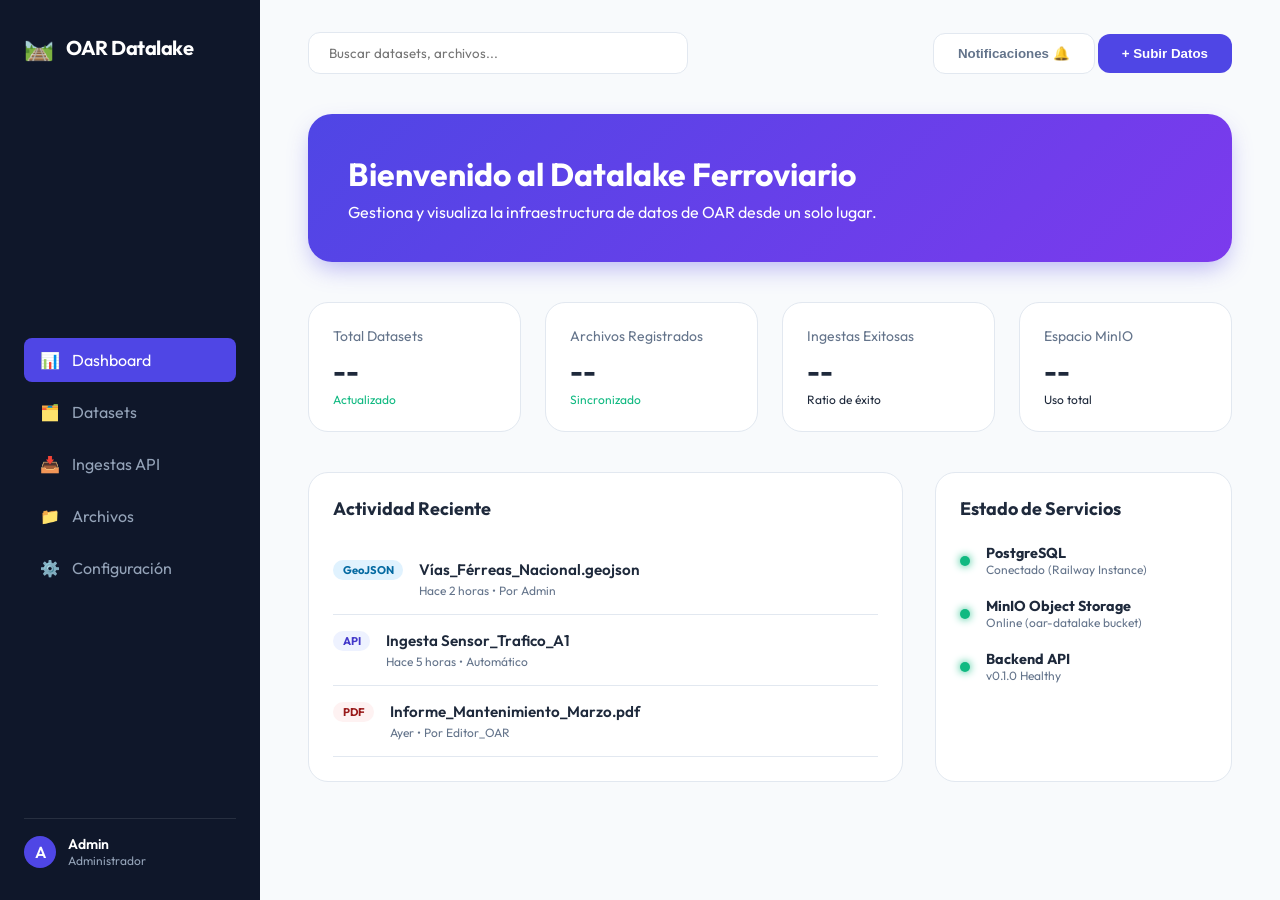
==== frontend/index.html @ 2f5da617 "init" ====
<!DOCTYPE html>
<html lang="es">

<head>
    <meta charset="UTF-8">
    <meta name="viewport" content="width=device-width, initial-scale=1.0">
    <title>Datalake OAR - Dashboard</title>
    <link rel="preconnect" href="https://fonts.googleapis.com">
    <link rel="preconnect" href="https://fonts.gstatic.com" crossorigin>
    <link href="https://fonts.googleapis.com/css2?family=Outfit:wght@300;400;600;700&display=swap" rel="stylesheet">
    <link rel="stylesheet" href="css/style.css">
</head>

<body>
    <div class="app-container">
        <aside class="sidebar">
            <div class="logo">
                <span class="logo-icon">🛤️</span>
                <h1>OAR Datalake</h1>
            </div>
            <nav>
                <a href="#" class="nav-item active" data-view="dashboard">
                    <span class="icon">📊</span> Dashboard
                </a>
                <a href="#" class="nav-item" data-view="datasets">
                    <span class="icon">🗂️</span> Datasets
                </a>
                <a href="#" class="nav-item" data-view="ingestions">
                    <span class="icon">📥</span> Ingestas API
                </a>
                <a href="#" class="nav-item" data-view="files">
                    <span class="icon">📁</span> Archivos
                </a>
                <a href="#" class="nav-item" data-view="settings">
                    <span class="icon">⚙️</span> Configuración
                </a>
            </nav>
            <div class="sidebar-footer">
                <div class="user-profile">
                    <div class="avatar">A</div>
                    <div class="user-info">
                        <span class="username">Admin</span>
                        <span class="role">Administrador</span>
                    </div>
                </div>
            </div>
        </aside>

        <main class="main-content">
            <header>
                <div class="header-search">
                    <input type="text" placeholder="Buscar datasets, archivos...">
                </div>
                <div class="header-actions">
                    <button class="btn btn-secondary">Notificaciones 🔔</button>
                    <button class="btn btn-primary" id="uploadBtn">+ Subir Datos</button>
                </div>
            </header>

            <section class="content-view" id="dashboardView">
                <div class="welcome-banner">
                    <h2>Bienvenido al Datalake Ferroviario</h2>
                    <p>Gestiona y visualiza la infraestructura de datos de OAR desde un solo lugar.</p>
                </div>

                <div class="stats-grid">
                    <div class="stat-card">
                        <span class="stat-label">Total Datasets</span>
                        <span class="stat-value" data-stat="datasets">--</span>
                        <span class="stat-change positive">Actualizado</span>
                    </div>
                    <div class="stat-card">
                        <span class="stat-label">Archivos Registrados</span>
                        <span class="stat-value" data-stat="files">--</span>
                        <span class="stat-change positive">Sincronizado</span>
                    </div>
                    <div class="stat-card">
                        <span class="stat-label">Ingestas Exitosas</span>
                        <span class="stat-value" data-stat="success">--</span>
                        <span class="stat-change">Ratio de éxito</span>
                    </div>
                    <div class="stat-card">
                        <span class="stat-label">Espacio MinIO</span>
                        <span class="stat-value" data-stat="storage">--</span>
                        <span class="stat-change">Uso total</span>
                    </div>
                </div>

                <div class="dashboard-main-grid">
                    <div class="card recent-activity">
                        <h3>Actividad Reciente</h3>
                        <ul class="activity-list" id="activityList">
                            <li class="activity-item">
                                <span class="tag tag-geo">GeoJSON</span>
                                <div class="item-details">
                                    <span class="item-name">Vías_Férreas_Nacional.geojson</span>
                                    <span class="item-meta">Hace 2 horas • Por Admin</span>
                                </div>
                            </li>
                            <li class="activity-item">
                                <span class="tag tag-api">API</span>
                                <div class="item-details">
                                    <span class="item-name">Ingesta Sensor_Trafico_A1</span>
                                    <span class="item-meta">Hace 5 horas • Automático</span>
                                </div>
                            </li>
                            <li class="activity-item">
                                <span class="tag tag-pdf">PDF</span>
                                <div class="item-details">
                                    <span class="item-name">Informe_Mantenimiento_Marzo.pdf</span>
                                    <span class="item-meta">Ayer • Por Editor_OAR</span>
                                </div>
                            </li>
                        </ul>
                    </div>
                    <div class="card storage-status">
                        <h3>Estado de Servicios</h3>
                        <div class="status-indicator">
                            <span class="indicator healthy"></span>
                            <div class="indicator-info">
                                <strong>PostgreSQL</strong>
                                <small>Conectado (Railway Instance)</small>
                            </div>
                        </div>
                        <div class="status-indicator">
                            <span class="indicator healthy"></span>
                            <div class="indicator-info">
                                <strong>MinIO Object Storage</strong>
                                <small>Online (oar-datalake bucket)</small>
                            </div>
                        </div>
                        <div class="status-indicator">
                            <span class="indicator healthy"></span>
                            <div class="indicator-info">
                                <strong>Backend API</strong>
                                <small>v0.1.0 Healthy</small>
                            </div>
                        </div>
                    </div>
                </div>
            </section>
        </main>
    </div>
    <script src="js/app.js"></script>
</body>

</html>
---- frontend/css/style.css ----
:root {
    --primary: #4F46E5;
    --primary-hover: #4338CA;
    --bg-app: #F8FAFC;
    --bg-sidebar: #0F172A;
    --bg-card: #FFFFFF;
    --text-main: #1E293B;
    --text-muted: #64748B;
    --border: #E2E8F0;
    --success: #10B981;
    --danger: #EF4444;
    --warning: #F59E0B;
    --glass: rgba(255, 255, 255, 0.7);
}

* {
    margin: 0;
    padding: 0;
    box-sizing: border-box;
}

body {
    font-family: 'Outfit', sans-serif;
    background-color: var(--bg-app);
    color: var(--text-main);
    overflow: hidden;
}

.app-container {
    display: grid;
    grid-template-columns: 260px 1fr;
    height: 100vh;
}

/* Sidebar */
.sidebar {
    background-color: var(--bg-sidebar);
    color: white;
    padding: 2rem 1.5rem;
    display: flex;
    flex-direction: column;
    justify-content: space-between;
}

.logo {
    display: flex;
    align-items: center;
    gap: 0.75rem;
    margin-bottom: 3rem;
}

.logo-icon { font-size: 1.5rem; }
.logo h1 { font-size: 1.25rem; font-weight: 700; letter-spacing: -0.025em; }

nav {
    display: flex;
    flex-direction: column;
    gap: 0.5rem;
}

.nav-item {
    display: flex;
    align-items: center;
    gap: 0.75rem;
    padding: 0.75rem 1rem;
    text-decoration: none;
    color: #94A3B8;
    border-radius: 0.5rem;
    transition: all 0.2s ease;
}

.nav-item:hover { color: white; background-color: rgba(255,255,255,0.05); }
.nav-item.active { background-color: var(--primary); color: white; }

.user-profile {
    display: flex;
    align-items: center;
    gap: 0.75rem;
    padding-top: 1rem;
    border-top: 1px solid rgba(255,255,255,0.1);
}

.avatar {
    width: 32px;
    height: 32px;
    background-color: var(--primary);
    border-radius: 50%;
    display: flex;
    align-items: center;
    justify-content: center;
    font-weight: 600;
}

.user-info { display: flex; flex-direction: column; }
.username { font-size: 0.875rem; font-weight: 600; }
.role { font-size: 0.75rem; color: #94A3B8; }

/* Main Content */
.main-content {
    padding: 2rem 3rem;
    overflow-y: auto;
}

header {
    display: flex;
    justify-content: space-between;
    align-items: center;
    margin-bottom: 2.5rem;
}

.header-search input {
    background: var(--bg-card);
    border: 1px solid var(--border);
    padding: 0.75rem 1.25rem;
    border-radius: 0.75rem;
    width: 380px;
    font-family: inherit;
    outline: none;
}

.btn {
    padding: 0.75rem 1.5rem;
    border-radius: 0.75rem;
    font-weight: 600;
    cursor: pointer;
    border: none;
    transition: all 0.2s;
}

.btn-primary { background-color: var(--primary); color: white; }
.btn-primary:hover { background-color: var(--primary-hover); transform: translateY(-1px); box-shadow: 0 4px 12px rgba(79, 70, 229, 0.3); }
.btn-secondary { background: white; border: 1px solid var(--border); color: var(--text-muted); }

/* Dashboard Cards */
.welcome-banner {
    background: linear-gradient(135deg, #4f46e5 0%, #7c3aed 100%);
    color: white;
    padding: 2.5rem;
    border-radius: 1.5rem;
    margin-bottom: 2.5rem;
    box-shadow: 0 10px 25px -5px rgba(79, 70, 229, 0.4);
}

.welcome-banner h2 { font-size: 2rem; margin-bottom: 0.5rem; }

.stats-grid {
    display: grid;
    grid-template-columns: repeat(auto-fit, minmax(200px, 1fr));
    gap: 1.5rem;
    margin-bottom: 2.5rem;
}

.stat-card {
    background: var(--bg-card);
    padding: 1.5rem;
    border-radius: 1.25rem;
    border: 1px solid var(--border);
    display: flex;
    flex-direction: column;
}

.stat-label { color: var(--text-muted); font-size: 0.875rem; margin-bottom: 0.5rem; }
.stat-value { font-size: 1.75rem; font-weight: 700; margin-bottom: 0.25rem; }
.stat-change { font-size: 0.75rem; }
.positive { color: var(--success); }
.negative { color: var(--danger); }

.dashboard-main-grid {
    display: grid;
    grid-template-columns: 2fr 1fr;
    gap: 2rem;
}

.card {
    background: var(--bg-card);
    padding: 1.5rem;
    border-radius: 1.25rem;
    border: 1px solid var(--border);
}

.card h3 { margin-bottom: 1.5rem; font-size: 1.125rem; }

.activity-list { list-style: none; }
.activity-item {
    display: flex;
    align-items: flex-start;
    gap: 1rem;
    padding: 1rem 0;
    border-bottom: 1px solid var(--border);
}

.tag {
    font-size: 0.7rem;
    padding: 0.2rem 0.6rem;
    border-radius: 2rem;
    font-weight: 700;
}

.tag-geo { background: #E0F2FE; color: #0369A1; }
.tag-api { background: #EEF2FF; color: #4338CA; }
.tag-pdf { background: #FEF2F2; color: #991B1B; }

.item-details { display: flex; flex-direction: column; gap: 0.25rem; }
.item-name { font-weight: 600; font-size: 0.95rem; }
.item-meta { font-size: 0.75rem; color: var(--text-muted); }

.status-indicator {
    display: flex;
    align-items: center;
    gap: 1rem;
    margin-bottom: 1.25rem;
}

.indicator { width: 10px; height: 10px; border-radius: 50%; }
.healthy { background-color: var(--success); box-shadow: 0 0 8px var(--success); }

.indicator-info { display: flex; flex-direction: column; }
.indicator-info strong { font-size: 0.9rem; }
.indicator-info small { font-size: 0.75rem; color: var(--text-muted); }
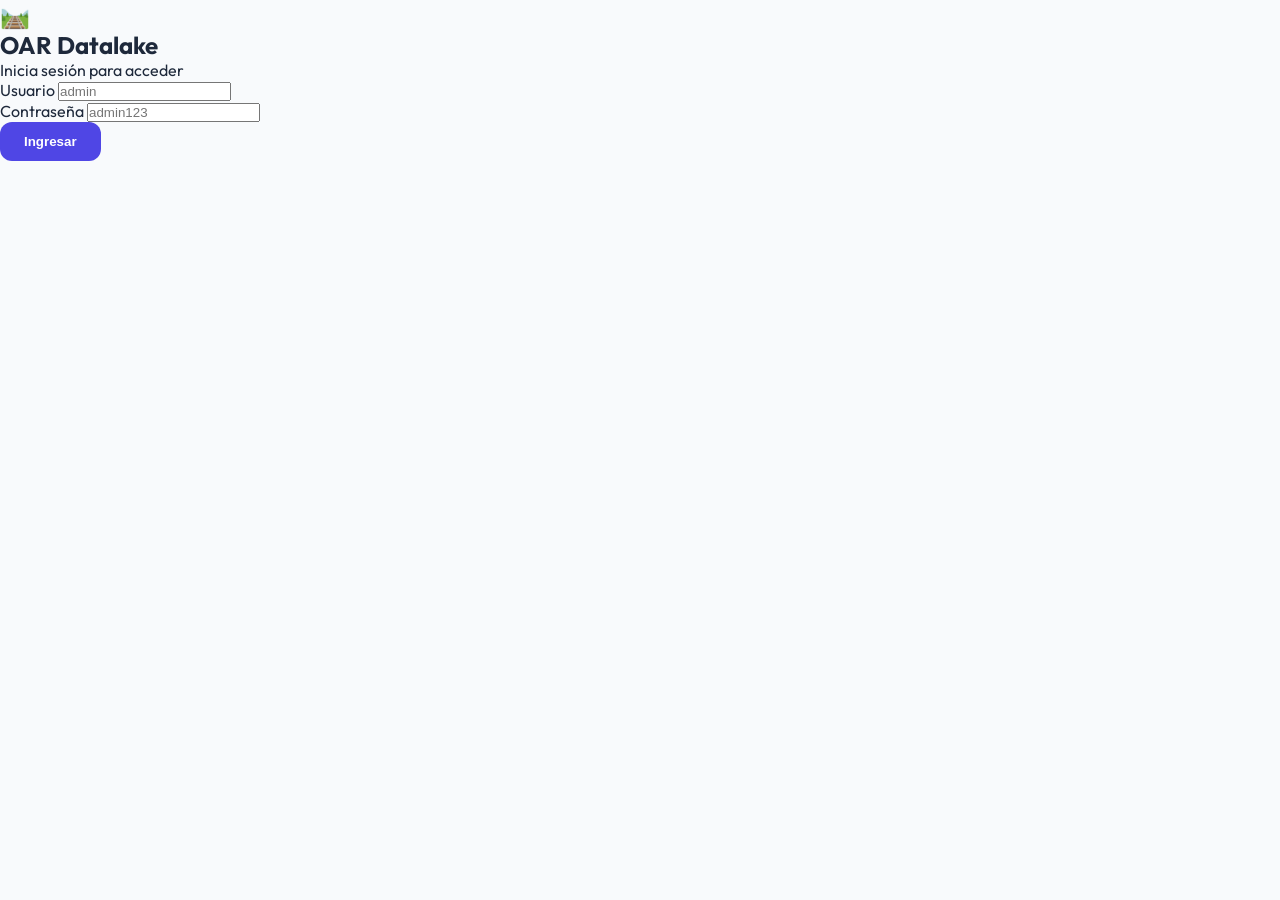
==== commit a0adc016: "user nuevo" ====
--- a/frontend/index.html
+++ b/frontend/index.html
@@ -12,7 +12,31 @@
 </head>
 
 <body>
-    <div class="app-container">
+    <!-- Vista de Login -->
+    <div id="loginView" class="login-container">
+        <div class="login-box">
+            <div class="login-header">
+                <span class="logo-icon">🛤️</span>
+                <h2>OAR Datalake</h2>
+                <p>Inicia sesión para acceder</p>
+            </div>
+            <form id="loginForm">
+                <div class="form-group">
+                    <label for="username">Usuario</label>
+                    <input type="text" id="username" placeholder="admin" required>
+                </div>
+                <div class="form-group">
+                    <label for="password">Contraseña</label>
+                    <input type="password" id="password" placeholder="admin123" required>
+                </div>
+                <div id="loginError" class="login-error" style="display: none;">Credenciales incorrectas</div>
+                <button type="submit" class="btn btn-primary login-btn">Ingresar</button>
+            </form>
+        </div>
+    </div>
+
+    <!-- Aplicación Principal (oculta por defecto) -->
+    <div id="appContainer" class="app-container" style="display: none;">
         <aside class="sidebar">
             <div class="logo">
                 <span class="logo-icon">🛤️</span>
@@ -39,10 +63,12 @@
                 <div class="user-profile">
                     <div class="avatar">A</div>
                     <div class="user-info">
-                        <span class="username">Admin</span>
-                        <span class="role">Administrador</span>
+                        <span class="username" id="displayUser">---</span>
+                        <span class="role" id="displayRole">---</span>
                     </div>
                 </div>
+                <button id="logoutBtn" class="btn btn-secondary logout-btn"
+                    style="margin-top: 1rem; width: 100%; font-size: 0.8rem;">Cerrar Sesión</button>
             </div>
         </aside>
 
--- a/frontend/css/style.css
+++ b/frontend/css/style.css
@@ -1,219 +1,252 @@
-:root {
-    --primary: #4F46E5;
-    --primary-hover: #4338CA;
-    --bg-app: #F8FAFC;
-    --bg-sidebar: #0F172A;
-    --bg-card: #FFFFFF;
-    --text-main: #1E293B;
-    --text-muted: #64748B;
-    --border: #E2E8F0;
-    --success: #10B981;
-    --danger: #EF4444;
-    --warning: #F59E0B;
-    --glass: rgba(255, 255, 255, 0.7);
-}
+:root {
+    --primary: #4F46E5;
+    --primary-hover: #4338CA;
+    --bg-app: #F8FAFC;
+    --bg-sidebar: #0F172A;
+    --bg-card: #FFFFFF;
+    --text-main: #1E293B;
+    --text-muted: #64748B;
+    --border: #E2E8F0;
+    --success: #10B981;
+    --danger: #EF4444;
+    --warning: #F59E0B;
+    --glass: rgba(255, 255, 255, 0.7);
+}
+
+* {
+    margin: 0;
+    padding: 0;
+    box-sizing: border-box;
+}
+
+body {
+    font-family: 'Outfit', sans-serif;
+    background-color: var(--bg-app);
+    color: var(--text-main);
+    overflow: hidden;
+}
+
+.app-container {
+    display: grid;
+    grid-template-columns: 260px 1fr;
+    height: 100vh;
+}
+
+/* Sidebar */
+.sidebar {
+    background-color: var(--bg-sidebar);
+    color: white;
+    padding: 2rem 1.5rem;
+    display: flex;
+    flex-direction: column;
+    justify-content: space-between;
+}
+
+.logo {
+    display: flex;
+    align-items: center;
+    gap: 0.75rem;
+    margin-bottom: 3rem;
+}
+
+.logo-icon { font-size: 1.5rem; }
+.logo h1 { font-size: 1.25rem; font-weight: 700; letter-spacing: -0.025em; }
+
+nav {
+    display: flex;
+    flex-direction: column;
+    gap: 0.5rem;
+}
+
+.nav-item {
+    display: flex;
+    align-items: center;
+    gap: 0.75rem;
+    padding: 0.75rem 1rem;
+    text-decoration: none;
+    color: #94A3B8;
+    border-radius: 0.5rem;
+    transition: all 0.2s ease;
+}
+
+.nav-item:hover { color: white; background-color: rgba(255,255,255,0.05); }
+.nav-item.active { background-color: var(--primary); color: white; }
+
+.user-profile {
+    display: flex;
+    align-items: center;
+    gap: 0.75rem;
+    padding-top: 1rem;
+    border-top: 1px solid rgba(255,255,255,0.1);
+}
+
+.avatar {
+    width: 32px;
+    height: 32px;
+    background-color: var(--primary);
+    border-radius: 50%;
+    display: flex;
+    align-items: center;
+    justify-content: center;
+    font-weight: 600;
+}
+
+.user-info { display: flex; flex-direction: column; }
+.username { font-size: 0.875rem; font-weight: 600; }
+.role { font-size: 0.75rem; color: #94A3B8; }
+
+/* Main Content */
+.main-content {
+    padding: 2rem 3rem;
+    overflow-y: auto;
+}
+
+header {
+    display: flex;
+    justify-content: space-between;
+    align-items: center;
+    margin-bottom: 2.5rem;
+}
+
+.header-search input {
+    background: var(--bg-card);
+    border: 1px solid var(--border);
+    padding: 0.75rem 1.25rem;
+    border-radius: 0.75rem;
+    width: 380px;
+    font-family: inherit;
+    outline: none;
+}
+
+.btn {
+    padding: 0.75rem 1.5rem;
+    border-radius: 0.75rem;
+    font-weight: 600;
+    cursor: pointer;
+    border: none;
+    transition: all 0.2s;
+}
+
+.btn-primary { background-color: var(--primary); color: white; }
+.btn-primary:hover { background-color: var(--primary-hover); transform: translateY(-1px); box-shadow: 0 4px 12px rgba(79, 70, 229, 0.3); }
+.btn-secondary { background: white; border: 1px solid var(--border); color: var(--text-muted); }
+
+/* Dashboard Cards */
+.welcome-banner {
+    background: linear-gradient(135deg, #4f46e5 0%, #7c3aed 100%);
+    color: white;
+    padding: 2.5rem;
+    border-radius: 1.5rem;
+    margin-bottom: 2.5rem;
+    box-shadow: 0 10px 25px -5px rgba(79, 70, 229, 0.4);
+}
+
+.welcome-banner h2 { font-size: 2rem; margin-bottom: 0.5rem; }
+
+.stats-grid {
+    display: grid;
+    grid-template-columns: repeat(auto-fit, minmax(200px, 1fr));
+    gap: 1.5rem;
+    margin-bottom: 2.5rem;
+}
+
+.stat-card {
+    background: var(--bg-card);
+    padding: 1.5rem;
+    border-radius: 1.25rem;
+    border: 1px solid var(--border);
+    display: flex;
+    flex-direction: column;
+}
+
+.stat-label { color: var(--text-muted); font-size: 0.875rem; margin-bottom: 0.5rem; }
+.stat-value { font-size: 1.75rem; font-weight: 700; margin-bottom: 0.25rem; }
+.stat-change { font-size: 0.75rem; }
+.positive { color: var(--success); }
+.negative { color: var(--danger); }
+
+.dashboard-main-grid {
+    display: grid;
+    grid-template-columns: 2fr 1fr;
+    gap: 2rem;
+}
+
+.card {
+    background: var(--bg-card);
+    padding: 1.5rem;
+    border-radius: 1.25rem;
+    border: 1px solid var(--border);
+}
+
+.card h3 { margin-bottom: 1.5rem; font-size: 1.125rem; }
+
+.activity-list { list-style: none; }
+.activity-item {
+    display: flex;
+    align-items: flex-start;
+    gap: 1rem;
+    padding: 1rem 0;
+    border-bottom: 1px solid var(--border);
+}
+
+.tag {
+    font-size: 0.7rem;
+    padding: 0.2rem 0.6rem;
+    border-radius: 2rem;
+    font-weight: 700;
+}
+
+.tag-geo { background: #E0F2FE; color: #0369A1; }
+.tag-api { background: #EEF2FF; color: #4338CA; }
+.tag-pdf { background: #FEF2F2; color: #991B1B; }
+
+.item-details { display: flex; flex-direction: column; gap: 0.25rem; }
+.item-name { font-weight: 600; font-size: 0.95rem; }
+.item-meta { font-size: 0.75rem; color: var(--text-muted); }
+
+.status-indicator {
+    display: flex;
+    align-items: center;
+    gap: 1rem;
+    margin-bottom: 1.25rem;
+}
+
+.indicator { width: 10px; height: 10px; border-radius: 50%; }
+.healthy { background-color: var(--success); box-shadow: 0 0 8px var(--success); }
+
+.indicator-info { display: flex; flex-direction: column; }
+.indicator-info strong { font-size: 0.9rem; }
+.indicator-info small { font-size: 0.75rem; color: var(--text-muted); }
 
-* {
-    margin: 0;
-    padding: 0;
-    box-sizing: border-box;
-}
-
-body {
-    font-family: 'Outfit', sans-serif;
-    background-color: var(--bg-app);
-    color: var(--text-main);
-    overflow: hidden;
-}
-
-.app-container {
-    display: grid;
-    grid-template-columns: 260px 1fr;
-    height: 100vh;
-}
-
-/* Sidebar */
-.sidebar {
-    background-color: var(--bg-sidebar);
-    color: white;
-    padding: 2rem 1.5rem;
-    display: flex;
-    flex-direction: column;
-    justify-content: space-between;
-}
-
-.logo {
-    display: flex;
-    align-items: center;
-    gap: 0.75rem;
-    margin-bottom: 3rem;
-}
-
-.logo-icon { font-size: 1.5rem; }
-.logo h1 { font-size: 1.25rem; font-weight: 700; letter-spacing: -0.025em; }
-
-nav {
-    display: flex;
-    flex-direction: column;
-    gap: 0.5rem;
-}
-
-.nav-item {
-    display: flex;
-    align-items: center;
-    gap: 0.75rem;
-    padding: 0.75rem 1rem;
-    text-decoration: none;
-    color: #94A3B8;
-    border-radius: 0.5rem;
-    transition: all 0.2s ease;
-}
-
-.nav-item:hover { color: white; background-color: rgba(255,255,255,0.05); }
-.nav-item.active { background-color: var(--primary); color: white; }
-
-.user-profile {
-    display: flex;
-    align-items: center;
-    gap: 0.75rem;
-    padding-top: 1rem;
-    border-top: 1px solid rgba(255,255,255,0.1);
-}
-
-.avatar {
-    width: 32px;
-    height: 32px;
-    background-color: var(--primary);
-    border-radius: 50%;
-    display: flex;
-    align-items: center;
-    justify-content: center;
-    font-weight: 600;
-}
-
-.user-info { display: flex; flex-direction: column; }
-.username { font-size: 0.875rem; font-weight: 600; }
-.role { font-size: 0.75rem; color: #94A3B8; }
-
-/* Main Content */
-.main-content {
-    padding: 2rem 3rem;
-    overflow-y: auto;
-}
-
-header {
-    display: flex;
-    justify-content: space-between;
-    align-items: center;
-    margin-bottom: 2.5rem;
-}
-
-.header-search input {
-    background: var(--bg-card);
-    border: 1px solid var(--border);
-    padding: 0.75rem 1.25rem;
-    border-radius: 0.75rem;
-    width: 380px;
-    font-family: inherit;
-    outline: none;
-}
-
-.btn {
-    padding: 0.75rem 1.5rem;
-    border-radius: 0.75rem;
-    font-weight: 600;
-    cursor: pointer;
-    border: none;
-    transition: all 0.2s;
-}
-
-.btn-primary { background-color: var(--primary); color: white; }
-.btn-primary:hover { background-color: var(--primary-hover); transform: translateY(-1px); box-shadow: 0 4px 12px rgba(79, 70, 229, 0.3); }
-.btn-secondary { background: white; border: 1px solid var(--border); color: var(--text-muted); }
-
-/* Dashboard Cards */
-.welcome-banner {
-    background: linear-gradient(135deg, #4f46e5 0%, #7c3aed 100%);
-    color: white;
-    padding: 2.5rem;
-    border-radius: 1.5rem;
-    margin-bottom: 2.5rem;
-    box-shadow: 0 10px 25px -5px rgba(79, 70, 229, 0.4);
-}
-
-.welcome-banner h2 { font-size: 2rem; margin-bottom: 0.5rem; }
-
-.stats-grid {
-    display: grid;
-    grid-template-columns: repeat(auto-fit, minmax(200px, 1fr));
-    gap: 1.5rem;
-    margin-bottom: 2.5rem;
-}
-
-.stat-card {
-    background: var(--bg-card);
-    padding: 1.5rem;
-    border-radius: 1.25rem;
-    border: 1px solid var(--border);
-    display: flex;
-    flex-direction: column;
-}
-
-.stat-label { color: var(--text-muted); font-size: 0.875rem; margin-bottom: 0.5rem; }
-.stat-value { font-size: 1.75rem; font-weight: 700; margin-bottom: 0.25rem; }
-.stat-change { font-size: 0.75rem; }
-.positive { color: var(--success); }
-.negative { color: var(--danger); }
-
-.dashboard-main-grid {
-    display: grid;
-    grid-template-columns: 2fr 1fr;
-    gap: 2rem;
-}
-
-.card {
-    background: var(--bg-card);
-    padding: 1.5rem;
-    border-radius: 1.25rem;
-    border: 1px solid var(--border);
-}
-
-.card h3 { margin-bottom: 1.5rem; font-size: 1.125rem; }
-
-.activity-list { list-style: none; }
-.activity-item {
-    display: flex;
-    align-items: flex-start;
-    gap: 1rem;
-    padding: 1rem 0;
-    border-bottom: 1px solid var(--border);
-}
-
-.tag {
-    font-size: 0.7rem;
-    padding: 0.2rem 0.6rem;
-    border-radius: 2rem;
-    font-weight: 700;
-}
-
-.tag-geo { background: #E0F2FE; color: #0369A1; }
-.tag-api { background: #EEF2FF; color: #4338CA; }
-.tag-pdf { background: #FEF2F2; color: #991B1B; }
-
-.item-details { display: flex; flex-direction: column; gap: 0.25rem; }
-.item-name { font-weight: 600; font-size: 0.95rem; }
-.item-meta { font-size: 0.75rem; color: var(--text-muted); }
-
-.status-indicator {
-    display: flex;
-    align-items: center;
-    gap: 1rem;
-    margin-bottom: 1.25rem;
-}
-
-.indicator { width: 10px; height: 10px; border-radius: 50%; }
-.healthy { background-color: var(--success); box-shadow: 0 0 8px var(--success); }
-
-.indicator-info { display: flex; flex-direction: column; }
-.indicator-info strong { font-size: 0.9rem; }
-.indicator-info small { font-size: 0.75rem; color: var(--text-muted); }
+ / *   L o g i n   S t y l e s   * / 
+ . l o g i n - c o n t a i n e r   { 
+         d i s p l a y :   f l e x ; 
+         j u s t i f y - c o n t e n t :   c e n t e r ; 
+         a l i g n - i t e m s :   c e n t e r ; 
+         h e i g h t :   1 0 0 v h ; 
+         b a c k g r o u n d :   v a r ( - - b g - s i d e b a r ) ; 
+ } 
+ . l o g i n - b o x   { 
+         b a c k g r o u n d :   v a r ( - - b g - c a r d ) ; 
+         p a d d i n g :   2 . 5 r e m ; 
+         b o r d e r - r a d i u s :   1 . 5 r e m ; 
+         w i d t h :   1 0 0 % ; 
+         m a x - w i d t h :   4 0 0 p x ; 
+         b o x - s h a d o w :   0   2 0 p x   2 5 p x   - 5 p x   r g b a ( 0 ,   0 ,   0 ,   0 . 1 ) ,   0   1 0 p x   1 0 p x   - 5 p x   r g b a ( 0 ,   0 ,   0 ,   0 . 0 4 ) ; 
+ } 
+ . l o g i n - h e a d e r   { 
+         t e x t - a l i g n :   c e n t e r ; 
+         m a r g i n - b o t t o m :   2 r e m ; 
+ } 
+ . l o g i n - h e a d e r   . l o g o - i c o n   {   f o n t - s i z e :   3 r e m ;   } 
+ . l o g i n - h e a d e r   h 2   {   f o n t - s i z e :   1 . 5 r e m ;   m a r g i n - t o p :   0 . 5 r e m ;   } 
+ . l o g i n - h e a d e r   p   {   c o l o r :   v a r ( - - t e x t - m u t e d ) ;   f o n t - s i z e :   0 . 8 7 5 r e m ;   } 
+ . f o r m - g r o u p   {   m a r g i n - b o t t o m :   1 . 2 5 r e m ;   } 
+ . f o r m - g r o u p   l a b e l   {   d i s p l a y :   b l o c k ;   m a r g i n - b o t t o m :   0 . 5 r e m ;   f o n t - s i z e :   0 . 8 7 5 r e m ;   f o n t - w e i g h t :   6 0 0 ;   } 
+ . f o r m - g r o u p   i n p u t   {   w i d t h :   1 0 0 % ;   p a d d i n g :   0 . 7 5 r e m   1 r e m ;   b o r d e r :   1 p x   s o l i d   v a r ( - - b o r d e r ) ;   b o r d e r - r a d i u s :   0 . 5 r e m ;   o u t l i n e :   n o n e ;   f o n t - f a m i l y :   i n h e r i t ;   } 
+ . f o r m - g r o u p   i n p u t : f o c u s   {   b o r d e r - c o l o r :   v a r ( - - p r i m a r y ) ;   } 
+ . l o g i n - b t n   {   w i d t h :   1 0 0 % ;   m a r g i n - t o p :   0 . 5 r e m ;   } 
+ . l o g i n - e r r o r   {   c o l o r :   v a r ( - - d a n g e r ) ;   f o n t - s i z e :   0 . 8 7 5 r e m ;   t e x t - a l i g n :   c e n t e r ;   m a r g i n - b o t t o m :   1 r e m ;   } 
+ + 
+ 
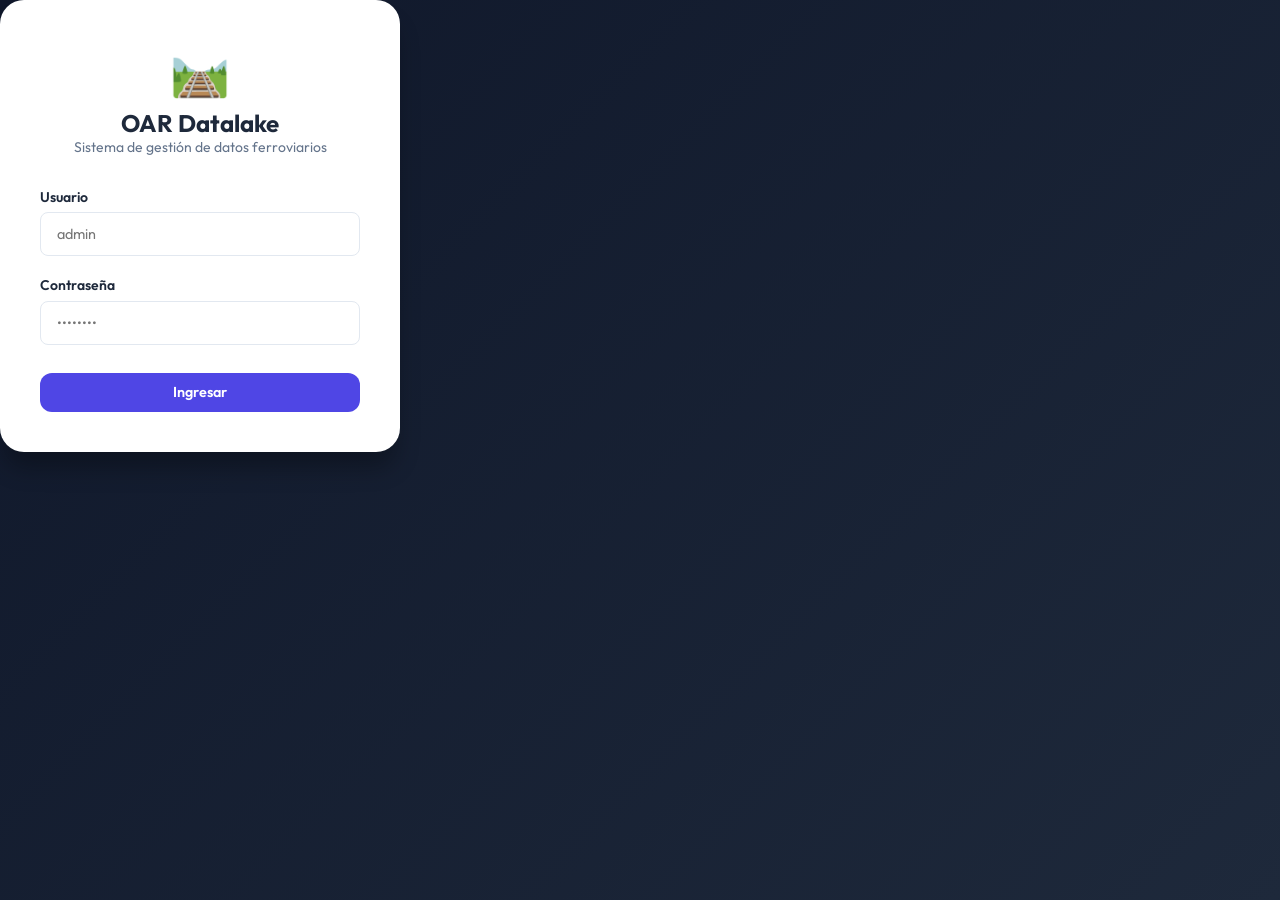
==== commit eba23eea: "error css" ====
--- a/frontend/index.html
+++ b/frontend/index.html
@@ -4,7 +4,7 @@
 <head>
     <meta charset="UTF-8">
     <meta name="viewport" content="width=device-width, initial-scale=1.0">
-    <title>Datalake OAR - Dashboard</title>
+    <title>Datalake OAR</title>
     <link rel="preconnect" href="https://fonts.googleapis.com">
     <link rel="preconnect" href="https://fonts.gstatic.com" crossorigin>
     <link href="https://fonts.googleapis.com/css2?family=Outfit:wght@300;400;600;700&display=swap" rel="stylesheet">
@@ -12,161 +12,273 @@
 </head>
 
 <body>
-    <!-- Vista de Login -->
+
+    <!-- ══════════════════════════════════════════════════════
+     VISTA: LOGIN
+══════════════════════════════════════════════════════ -->
     <div id="loginView" class="login-container">
         <div class="login-box">
             <div class="login-header">
                 <span class="logo-icon">🛤️</span>
                 <h2>OAR Datalake</h2>
-                <p>Inicia sesión para acceder</p>
+                <p>Sistema de gestión de datos ferroviarios</p>
             </div>
             <form id="loginForm">
                 <div class="form-group">
                     <label for="username">Usuario</label>
-                    <input type="text" id="username" placeholder="admin" required>
+                    <input type="text" id="username" placeholder="admin" required autocomplete="username">
                 </div>
                 <div class="form-group">
                     <label for="password">Contraseña</label>
-                    <input type="password" id="password" placeholder="admin123" required>
-                </div>
-                <div id="loginError" class="login-error" style="display: none;">Credenciales incorrectas</div>
-                <button type="submit" class="btn btn-primary login-btn">Ingresar</button>
+                    <input type="password" id="password" placeholder="••••••••" required
+                        autocomplete="current-password">
+                </div>
+                <div id="loginError" class="login-error" style="display:none;">
+                    Credenciales incorrectas. Intenta nuevamente.
+                </div>
+                <button type="submit" class="btn btn-primary login-btn" id="loginBtn">Ingresar</button>
             </form>
         </div>
     </div>
 
-    <!-- Aplicación Principal (oculta por defecto) -->
-    <div id="appContainer" class="app-container" style="display: none;">
+    <!-- ══════════════════════════════════════════════════════
+     APLICACIÓN PRINCIPAL
+══════════════════════════════════════════════════════ -->
+    <div id="appContainer" class="app-container" style="display:none;">
+
+        <!-- Sidebar -->
         <aside class="sidebar">
-            <div class="logo">
-                <span class="logo-icon">🛤️</span>
-                <h1>OAR Datalake</h1>
+            <div>
+                <div class="logo">
+                    <span class="logo-icon">🛤️</span>
+                    <h1>OAR Datalake</h1>
+                </div>
+                <nav id="mainNav">
+                    <a href="#" class="nav-item active" data-view="dashboardView">
+                        <span>📊</span> Dashboard
+                    </a>
+                    <a href="#" class="nav-item" data-view="datasetsView">
+                        <span>🗂️</span> Datasets
+                    </a>
+                    <a href="#" class="nav-item" data-view="ingestionsView">
+                        <span>📥</span> Ingestas API
+                    </a>
+                    <a href="#" class="nav-item" data-view="settingsView">
+                        <span>⚙️</span> Configuración
+                    </a>
+                </nav>
             </div>
-            <nav>
-                <a href="#" class="nav-item active" data-view="dashboard">
-                    <span class="icon">📊</span> Dashboard
-                </a>
-                <a href="#" class="nav-item" data-view="datasets">
-                    <span class="icon">🗂️</span> Datasets
-                </a>
-                <a href="#" class="nav-item" data-view="ingestions">
-                    <span class="icon">📥</span> Ingestas API
-                </a>
-                <a href="#" class="nav-item" data-view="files">
-                    <span class="icon">📁</span> Archivos
-                </a>
-                <a href="#" class="nav-item" data-view="settings">
-                    <span class="icon">⚙️</span> Configuración
-                </a>
-            </nav>
             <div class="sidebar-footer">
                 <div class="user-profile">
-                    <div class="avatar">A</div>
+                    <div class="avatar" id="avatarLetter">A</div>
                     <div class="user-info">
                         <span class="username" id="displayUser">---</span>
                         <span class="role" id="displayRole">---</span>
                     </div>
                 </div>
-                <button id="logoutBtn" class="btn btn-secondary logout-btn"
-                    style="margin-top: 1rem; width: 100%; font-size: 0.8rem;">Cerrar Sesión</button>
+                <button id="logoutBtn" class="btn btn-secondary logout-btn">Cerrar Sesión</button>
             </div>
         </aside>
 
+        <!-- Contenido Principal -->
         <main class="main-content">
             <header>
                 <div class="header-search">
                     <input type="text" placeholder="Buscar datasets, archivos...">
                 </div>
                 <div class="header-actions">
-                    <button class="btn btn-secondary">Notificaciones 🔔</button>
-                    <button class="btn btn-primary" id="uploadBtn">+ Subir Datos</button>
+                    <button class="btn btn-secondary" id="refreshBtn">🔄 Actualizar</button>
+                    <button class="btn btn-primary" id="globalAddBtn">+ Nuevo Dataset</button>
                 </div>
             </header>
 
-            <section class="content-view" id="dashboardView">
+            <!-- ── DASHBOARD ──────────────────────────────── -->
+            <section id="dashboardView" class="content-view">
                 <div class="welcome-banner">
-                    <h2>Bienvenido al Datalake Ferroviario</h2>
-                    <p>Gestiona y visualiza la infraestructura de datos de OAR desde un solo lugar.</p>
-                </div>
-
+                    <h2>Panel de Control</h2>
+                    <p>Estado actual de la infraestructura de datos OAR.</p>
+                </div>
                 <div class="stats-grid">
                     <div class="stat-card">
                         <span class="stat-label">Total Datasets</span>
-                        <span class="stat-value" data-stat="datasets">--</span>
-                        <span class="stat-change positive">Actualizado</span>
-                    </div>
-                    <div class="stat-card">
-                        <span class="stat-label">Archivos Registrados</span>
-                        <span class="stat-value" data-stat="files">--</span>
-                        <span class="stat-change positive">Sincronizado</span>
+                        <span class="stat-value" id="statDatasets">--</span>
+                        <span class="stat-change positive">Activos</span>
+                    </div>
+                    <div class="stat-card">
+                        <span class="stat-label">Archivos</span>
+                        <span class="stat-value" id="statFiles">--</span>
+                        <span class="stat-change positive">Registrados</span>
                     </div>
                     <div class="stat-card">
                         <span class="stat-label">Ingestas Exitosas</span>
-                        <span class="stat-value" data-stat="success">--</span>
+                        <span class="stat-value" id="statSuccess">--</span>
                         <span class="stat-change">Ratio de éxito</span>
                     </div>
                     <div class="stat-card">
                         <span class="stat-label">Espacio MinIO</span>
-                        <span class="stat-value" data-stat="storage">--</span>
+                        <span class="stat-value" id="statStorage">--</span>
                         <span class="stat-change">Uso total</span>
                     </div>
                 </div>
-
                 <div class="dashboard-main-grid">
-                    <div class="card recent-activity">
+                    <div class="card">
                         <h3>Actividad Reciente</h3>
                         <ul class="activity-list" id="activityList">
-                            <li class="activity-item">
-                                <span class="tag tag-geo">GeoJSON</span>
-                                <div class="item-details">
-                                    <span class="item-name">Vías_Férreas_Nacional.geojson</span>
-                                    <span class="item-meta">Hace 2 horas • Por Admin</span>
-                                </div>
-                            </li>
-                            <li class="activity-item">
-                                <span class="tag tag-api">API</span>
-                                <div class="item-details">
-                                    <span class="item-name">Ingesta Sensor_Trafico_A1</span>
-                                    <span class="item-meta">Hace 5 horas • Automático</span>
-                                </div>
-                            </li>
-                            <li class="activity-item">
-                                <span class="tag tag-pdf">PDF</span>
-                                <div class="item-details">
-                                    <span class="item-name">Informe_Mantenimiento_Marzo.pdf</span>
-                                    <span class="item-meta">Ayer • Por Editor_OAR</span>
-                                </div>
-                            </li>
+                            <li style="color:var(--text-muted);padding:1rem 0">Cargando actividad...</li>
                         </ul>
                     </div>
-                    <div class="card storage-status">
+                    <div class="card">
                         <h3>Estado de Servicios</h3>
                         <div class="status-indicator">
                             <span class="indicator healthy"></span>
                             <div class="indicator-info">
                                 <strong>PostgreSQL</strong>
-                                <small>Conectado (Railway Instance)</small>
+                                <small>Railway Instance</small>
                             </div>
                         </div>
                         <div class="status-indicator">
                             <span class="indicator healthy"></span>
                             <div class="indicator-info">
-                                <strong>MinIO Object Storage</strong>
-                                <small>Online (oar-datalake bucket)</small>
+                                <strong>MinIO Storage</strong>
+                                <small>oar-datalake bucket</small>
                             </div>
                         </div>
                         <div class="status-indicator">
                             <span class="indicator healthy"></span>
                             <div class="indicator-info">
-                                <strong>Backend API</strong>
-                                <small>v0.1.0 Healthy</small>
+                                <strong>FastAPI Backend</strong>
+                                <small>Online</small>
                             </div>
                         </div>
                     </div>
                 </div>
             </section>
+
+            <!-- ── DATASETS ───────────────────────────────── -->
+            <section id="datasetsView" class="content-view" style="display:none;">
+                <div class="view-header">
+                    <h2>🗂️ Explorador de Datasets</h2>
+                    <button class="btn btn-primary" id="newDatasetBtn">+ Nuevo Dataset</button>
+                </div>
+                <div class="datasets-grid" id="datasetsGrid">
+                    <p style="color:var(--text-muted)">Cargando datasets...</p>
+                </div>
+            </section>
+
+            <!-- ── ARCHIVOS (sub-vista de Dataset) ───────── -->
+            <section id="filesView" class="content-view" style="display:none;">
+                <div class="view-header">
+                    <div style="display:flex;align-items:center;gap:1rem;">
+                        <button class="btn btn-secondary" id="backToDatasets">← Volver</button>
+                        <h2>📁 <span id="currentDatasetName">Dataset</span></h2>
+                    </div>
+                    <button class="btn btn-primary" id="openUploadBtn">⬆️ Subir Archivo</button>
+                </div>
+                <div class="card">
+                    <table class="data-table">
+                        <thead>
+                            <tr>
+                                <th>Archivo</th>
+                                <th>Tipo</th>
+                                <th>Tamaño</th>
+                                <th>Fecha</th>
+                                <th>Acciones</th>
+                            </tr>
+                        </thead>
+                        <tbody id="filesTableBody">
+                            <tr>
+                                <td colspan="5" style="text-align:center;color:var(--text-muted);padding:2rem">
+                                    Selecciona un dataset para ver sus archivos
+                                </td>
+                            </tr>
+                        </tbody>
+                    </table>
+                </div>
+            </section>
+
+            <!-- ── INGESTAS API (placeholder) ────────────── -->
+            <section id="ingestionsView" class="content-view" style="display:none;">
+                <div class="view-header">
+                    <h2>📥 Ingestas de API</h2>
+                </div>
+                <div class="placeholder-view">
+                    <span>🚧</span>
+                    <h3>Próximamente</h3>
+                    <p>La gestión de ingestas automáticas desde APIs externas estará disponible en la siguiente versión.
+                    </p>
+                </div>
+            </section>
+
+            <!-- ── CONFIGURACIÓN (placeholder) ───────────── -->
+            <section id="settingsView" class="content-view" style="display:none;">
+                <div class="view-header">
+                    <h2>⚙️ Configuración</h2>
+                </div>
+                <div class="placeholder-view">
+                    <span>⚙️</span>
+                    <h3>Configuración del Sistema</h3>
+                    <p>Gestión de usuarios, roles y parámetros del sistema disponible próximamente.</p>
+                </div>
+            </section>
         </main>
     </div>
+
+    <!-- ══════════════════════════════════════════════════════
+     MODAL: SUBIR ARCHIVO
+══════════════════════════════════════════════════════ -->
+    <div id="uploadModal" class="modal-overlay" style="display:none;">
+        <div class="modal-card">
+            <h3>⬆️ Subir Archivo al Datalake</h3>
+            <p id="uploadTargetLabel">Selecciona un archivo para subir al dataset activo.</p>
+            <form id="uploadForm">
+                <input type="hidden" id="uploadDatasetId">
+                <div class="form-group">
+                    <label>Archivo (CSV, GeoJSON, Shapefile, PDF)</label>
+                    <input type="file" id="fileInput" accept=".csv,.geojson,.pdf,.zip,.shp,.dbf,.prj,.shx" required>
+                </div>
+                <div class="modal-actions">
+                    <button type="button" class="btn btn-secondary" id="closeUploadModal">Cancelar</button>
+                    <button type="submit" class="btn btn-primary" id="uploadSubmitBtn">⬆️ Iniciar Carga</button>
+                </div>
+            </form>
+        </div>
+    </div>
+
+    <!-- ══════════════════════════════════════════════════════
+     MODAL: NUEVO DATASET
+══════════════════════════════════════════════════════ -->
+    <div id="datasetModal" class="modal-overlay" style="display:none;">
+        <div class="modal-card">
+            <h3>🗂️ Crear Nuevo Dataset</h3>
+            <p>Agrupa un conjunto de archivos relacionados bajo un dominio temático.</p>
+            <form id="datasetForm">
+                <div class="form-group">
+                    <label>Nombre del Dataset *</label>
+                    <input type="text" id="dsName" placeholder="Ej: Red Ferroviaria Norte 2024" required>
+                </div>
+                <div class="form-group">
+                    <label>Descripción</label>
+                    <input type="text" id="dsDesc" placeholder="Vías, estaciones y cruces a nivel...">
+                </div>
+                <div class="form-group">
+                    <label>Dominio *</label>
+                    <select id="dsDomain" required>
+                        <option value="railway">🚂 Infraestructura Ferroviaria</option>
+                        <option value="geospatial">🗺️ Mapas y GIS</option>
+                        <option value="environment">🌿 Medio Ambiente</option>
+                        <option value="traffic">🚦 Tráfico y Operaciones</option>
+                        <option value="safety">⚠️ Seguridad</option>
+                        <option value="maintenance">🔧 Mantenimiento</option>
+                    </select>
+                </div>
+                <div class="modal-actions">
+                    <button type="button" class="btn btn-secondary" id="closeDatasetModal">Cancelar</button>
+                    <button type="submit" class="btn btn-primary" id="datasetSubmitBtn">✅ Crear Dataset</button>
+                </div>
+            </form>
+        </div>
+    </div>
+
     <script src="js/app.js"></script>
 </body>
 
--- a/frontend/css/style.css
+++ b/frontend/css/style.css
@@ -1,252 +1,612 @@
-:root {
-    --primary: #4F46E5;
-    --primary-hover: #4338CA;
-    --bg-app: #F8FAFC;
-    --bg-sidebar: #0F172A;
-    --bg-card: #FFFFFF;
-    --text-main: #1E293B;
-    --text-muted: #64748B;
-    --border: #E2E8F0;
-    --success: #10B981;
-    --danger: #EF4444;
-    --warning: #F59E0B;
-    --glass: rgba(255, 255, 255, 0.7);
-}
-
-* {
-    margin: 0;
-    padding: 0;
-    box-sizing: border-box;
-}
-
-body {
-    font-family: 'Outfit', sans-serif;
-    background-color: var(--bg-app);
-    color: var(--text-main);
-    overflow: hidden;
-}
-
-.app-container {
-    display: grid;
-    grid-template-columns: 260px 1fr;
-    height: 100vh;
-}
-
-/* Sidebar */
-.sidebar {
-    background-color: var(--bg-sidebar);
-    color: white;
-    padding: 2rem 1.5rem;
-    display: flex;
-    flex-direction: column;
-    justify-content: space-between;
-}
-
-.logo {
-    display: flex;
-    align-items: center;
-    gap: 0.75rem;
-    margin-bottom: 3rem;
-}
-
-.logo-icon { font-size: 1.5rem; }
-.logo h1 { font-size: 1.25rem; font-weight: 700; letter-spacing: -0.025em; }
-
-nav {
-    display: flex;
-    flex-direction: column;
-    gap: 0.5rem;
-}
-
-.nav-item {
-    display: flex;
-    align-items: center;
-    gap: 0.75rem;
-    padding: 0.75rem 1rem;
-    text-decoration: none;
-    color: #94A3B8;
-    border-radius: 0.5rem;
-    transition: all 0.2s ease;
-}
-
-.nav-item:hover { color: white; background-color: rgba(255,255,255,0.05); }
-.nav-item.active { background-color: var(--primary); color: white; }
-
-.user-profile {
-    display: flex;
-    align-items: center;
-    gap: 0.75rem;
-    padding-top: 1rem;
-    border-top: 1px solid rgba(255,255,255,0.1);
-}
-
-.avatar {
-    width: 32px;
-    height: 32px;
-    background-color: var(--primary);
-    border-radius: 50%;
-    display: flex;
-    align-items: center;
-    justify-content: center;
-    font-weight: 600;
-}
-
-.user-info { display: flex; flex-direction: column; }
-.username { font-size: 0.875rem; font-weight: 600; }
-.role { font-size: 0.75rem; color: #94A3B8; }
-
-/* Main Content */
-.main-content {
-    padding: 2rem 3rem;
-    overflow-y: auto;
-}
-
-header {
-    display: flex;
-    justify-content: space-between;
-    align-items: center;
-    margin-bottom: 2.5rem;
-}
-
-.header-search input {
-    background: var(--bg-card);
-    border: 1px solid var(--border);
-    padding: 0.75rem 1.25rem;
-    border-radius: 0.75rem;
-    width: 380px;
-    font-family: inherit;
-    outline: none;
-}
-
-.btn {
-    padding: 0.75rem 1.5rem;
-    border-radius: 0.75rem;
-    font-weight: 600;
-    cursor: pointer;
-    border: none;
-    transition: all 0.2s;
-}
-
-.btn-primary { background-color: var(--primary); color: white; }
-.btn-primary:hover { background-color: var(--primary-hover); transform: translateY(-1px); box-shadow: 0 4px 12px rgba(79, 70, 229, 0.3); }
-.btn-secondary { background: white; border: 1px solid var(--border); color: var(--text-muted); }
-
-/* Dashboard Cards */
-.welcome-banner {
-    background: linear-gradient(135deg, #4f46e5 0%, #7c3aed 100%);
-    color: white;
-    padding: 2.5rem;
-    border-radius: 1.5rem;
-    margin-bottom: 2.5rem;
-    box-shadow: 0 10px 25px -5px rgba(79, 70, 229, 0.4);
-}
-
-.welcome-banner h2 { font-size: 2rem; margin-bottom: 0.5rem; }
-
-.stats-grid {
-    display: grid;
-    grid-template-columns: repeat(auto-fit, minmax(200px, 1fr));
-    gap: 1.5rem;
-    margin-bottom: 2.5rem;
-}
-
-.stat-card {
-    background: var(--bg-card);
-    padding: 1.5rem;
-    border-radius: 1.25rem;
-    border: 1px solid var(--border);
-    display: flex;
-    flex-direction: column;
-}
-
-.stat-label { color: var(--text-muted); font-size: 0.875rem; margin-bottom: 0.5rem; }
-.stat-value { font-size: 1.75rem; font-weight: 700; margin-bottom: 0.25rem; }
-.stat-change { font-size: 0.75rem; }
-.positive { color: var(--success); }
-.negative { color: var(--danger); }
-
-.dashboard-main-grid {
-    display: grid;
-    grid-template-columns: 2fr 1fr;
-    gap: 2rem;
-}
-
-.card {
-    background: var(--bg-card);
-    padding: 1.5rem;
-    border-radius: 1.25rem;
-    border: 1px solid var(--border);
-}
-
-.card h3 { margin-bottom: 1.5rem; font-size: 1.125rem; }
-
-.activity-list { list-style: none; }
-.activity-item {
-    display: flex;
-    align-items: flex-start;
-    gap: 1rem;
-    padding: 1rem 0;
-    border-bottom: 1px solid var(--border);
-}
-
-.tag {
-    font-size: 0.7rem;
-    padding: 0.2rem 0.6rem;
-    border-radius: 2rem;
-    font-weight: 700;
-}
-
-.tag-geo { background: #E0F2FE; color: #0369A1; }
-.tag-api { background: #EEF2FF; color: #4338CA; }
-.tag-pdf { background: #FEF2F2; color: #991B1B; }
-
-.item-details { display: flex; flex-direction: column; gap: 0.25rem; }
-.item-name { font-weight: 600; font-size: 0.95rem; }
-.item-meta { font-size: 0.75rem; color: var(--text-muted); }
-
-.status-indicator {
-    display: flex;
-    align-items: center;
-    gap: 1rem;
-    margin-bottom: 1.25rem;
-}
-
-.indicator { width: 10px; height: 10px; border-radius: 50%; }
-.healthy { background-color: var(--success); box-shadow: 0 0 8px var(--success); }
-
-.indicator-info { display: flex; flex-direction: column; }
-.indicator-info strong { font-size: 0.9rem; }
-.indicator-info small { font-size: 0.75rem; color: var(--text-muted); }
-
- / *   L o g i n   S t y l e s   * / 
- . l o g i n - c o n t a i n e r   { 
-         d i s p l a y :   f l e x ; 
-         j u s t i f y - c o n t e n t :   c e n t e r ; 
-         a l i g n - i t e m s :   c e n t e r ; 
-         h e i g h t :   1 0 0 v h ; 
-         b a c k g r o u n d :   v a r ( - - b g - s i d e b a r ) ; 
- } 
- . l o g i n - b o x   { 
-         b a c k g r o u n d :   v a r ( - - b g - c a r d ) ; 
-         p a d d i n g :   2 . 5 r e m ; 
-         b o r d e r - r a d i u s :   1 . 5 r e m ; 
-         w i d t h :   1 0 0 % ; 
-         m a x - w i d t h :   4 0 0 p x ; 
-         b o x - s h a d o w :   0   2 0 p x   2 5 p x   - 5 p x   r g b a ( 0 ,   0 ,   0 ,   0 . 1 ) ,   0   1 0 p x   1 0 p x   - 5 p x   r g b a ( 0 ,   0 ,   0 ,   0 . 0 4 ) ; 
- } 
- . l o g i n - h e a d e r   { 
-         t e x t - a l i g n :   c e n t e r ; 
-         m a r g i n - b o t t o m :   2 r e m ; 
- } 
- . l o g i n - h e a d e r   . l o g o - i c o n   {   f o n t - s i z e :   3 r e m ;   } 
- . l o g i n - h e a d e r   h 2   {   f o n t - s i z e :   1 . 5 r e m ;   m a r g i n - t o p :   0 . 5 r e m ;   } 
- . l o g i n - h e a d e r   p   {   c o l o r :   v a r ( - - t e x t - m u t e d ) ;   f o n t - s i z e :   0 . 8 7 5 r e m ;   } 
- . f o r m - g r o u p   {   m a r g i n - b o t t o m :   1 . 2 5 r e m ;   } 
- . f o r m - g r o u p   l a b e l   {   d i s p l a y :   b l o c k ;   m a r g i n - b o t t o m :   0 . 5 r e m ;   f o n t - s i z e :   0 . 8 7 5 r e m ;   f o n t - w e i g h t :   6 0 0 ;   } 
- . f o r m - g r o u p   i n p u t   {   w i d t h :   1 0 0 % ;   p a d d i n g :   0 . 7 5 r e m   1 r e m ;   b o r d e r :   1 p x   s o l i d   v a r ( - - b o r d e r ) ;   b o r d e r - r a d i u s :   0 . 5 r e m ;   o u t l i n e :   n o n e ;   f o n t - f a m i l y :   i n h e r i t ;   } 
- . f o r m - g r o u p   i n p u t : f o c u s   {   b o r d e r - c o l o r :   v a r ( - - p r i m a r y ) ;   } 
- . l o g i n - b t n   {   w i d t h :   1 0 0 % ;   m a r g i n - t o p :   0 . 5 r e m ;   } 
- . l o g i n - e r r o r   {   c o l o r :   v a r ( - - d a n g e r ) ;   f o n t - s i z e :   0 . 8 7 5 r e m ;   t e x t - a l i g n :   c e n t e r ;   m a r g i n - b o t t o m :   1 r e m ;   } 
- - 
- +:root {
+    --primary: #4F46E5;
+    --primary-hover: #4338CA;
+    --bg-app: #F8FAFC;
+    --bg-sidebar: #0F172A;
+    --bg-card: #FFFFFF;
+    --text-main: #1E293B;
+    --text-muted: #64748B;
+    --border: #E2E8F0;
+    --success: #10B981;
+    --danger: #EF4444;
+    --warning: #F59E0B;
+}
+
+* {
+    margin: 0;
+    padding: 0;
+    box-sizing: border-box;
+}
+
+body {
+    font-family: 'Outfit', sans-serif;
+    background-color: var(--bg-app);
+    color: var(--text-main);
+    overflow: hidden;
+}
+
+/* ── Login ─────────────────────────────────────────── */
+.login-container {
+    display: flex;
+    justify-content: center;
+    align-items: center;
+    height: 100vh;
+    background: linear-gradient(135deg, #0F172A 0%, #1E293B 100%);
+}
+
+.login-box {
+    background: var(--bg-card);
+    padding: 2.5rem;
+    border-radius: 1.5rem;
+    width: 100%;
+    max-width: 400px;
+    box-shadow: 0 20px 25px -5px rgba(0, 0, 0, 0.3);
+}
+
+.login-header {
+    text-align: center;
+    margin-bottom: 2rem;
+}
+
+.login-header .logo-icon {
+    font-size: 3rem;
+    display: block;
+}
+
+.login-header h2 {
+    font-size: 1.5rem;
+    margin-top: 0.5rem;
+}
+
+.login-header p {
+    color: var(--text-muted);
+    font-size: 0.875rem;
+}
+
+.login-btn {
+    width: 100%;
+    margin-top: 0.5rem;
+}
+
+.login-error {
+    color: var(--danger);
+    font-size: 0.875rem;
+    text-align: center;
+    margin-bottom: 1rem;
+    padding: 0.5rem;
+    background: #FEF2F2;
+    border-radius: 0.5rem;
+}
+
+/* ── App Layout ─────────────────────────────────────── */
+.app-container {
+    display: grid;
+    grid-template-columns: 260px 1fr;
+    height: 100vh;
+}
+
+/* ── Sidebar ─────────────────────────────────────────── */
+.sidebar {
+    background-color: var(--bg-sidebar);
+    color: white;
+    padding: 2rem 1.5rem;
+    display: flex;
+    flex-direction: column;
+    justify-content: space-between;
+    overflow-y: auto;
+}
+
+.logo {
+    display: flex;
+    align-items: center;
+    gap: 0.75rem;
+    margin-bottom: 3rem;
+}
+
+.logo-icon {
+    font-size: 1.5rem;
+}
+
+.logo h1 {
+    font-size: 1.25rem;
+    font-weight: 700;
+    letter-spacing: -0.025em;
+}
+
+nav {
+    display: flex;
+    flex-direction: column;
+    gap: 0.5rem;
+}
+
+.nav-item {
+    display: flex;
+    align-items: center;
+    gap: 0.75rem;
+    padding: 0.75rem 1rem;
+    text-decoration: none;
+    color: #94A3B8;
+    border-radius: 0.5rem;
+    transition: all 0.2s ease;
+    cursor: pointer;
+}
+
+.nav-item:hover {
+    color: white;
+    background-color: rgba(255, 255, 255, 0.05);
+}
+
+.nav-item.active {
+    background-color: var(--primary);
+    color: white;
+}
+
+.user-profile {
+    display: flex;
+    align-items: center;
+    gap: 0.75rem;
+    padding-top: 1rem;
+    border-top: 1px solid rgba(255, 255, 255, 0.1);
+}
+
+.avatar {
+    width: 36px;
+    height: 36px;
+    background-color: var(--primary);
+    border-radius: 50%;
+    display: flex;
+    align-items: center;
+    justify-content: center;
+    font-weight: 700;
+    font-size: 1rem;
+    flex-shrink: 0;
+}
+
+.user-info {
+    display: flex;
+    flex-direction: column;
+}
+
+.username {
+    font-size: 0.875rem;
+    font-weight: 600;
+    color: white;
+}
+
+.role {
+    font-size: 0.75rem;
+    color: #94A3B8;
+}
+
+/* ── Main Content ────────────────────────────────────── */
+.main-content {
+    padding: 2rem 3rem;
+    overflow-y: auto;
+    height: 100vh;
+}
+
+header {
+    display: flex;
+    justify-content: space-between;
+    align-items: center;
+    margin-bottom: 2.5rem;
+}
+
+.header-search input {
+    background: var(--bg-card);
+    border: 1px solid var(--border);
+    padding: 0.75rem 1.25rem;
+    border-radius: 0.75rem;
+    width: 320px;
+    font-family: inherit;
+    font-size: 0.9rem;
+    outline: none;
+}
+
+.header-actions {
+    display: flex;
+    gap: 0.75rem;
+}
+
+/* ── Buttons ─────────────────────────────────────────── */
+.btn {
+    padding: 0.65rem 1.4rem;
+    border-radius: 0.75rem;
+    font-weight: 600;
+    cursor: pointer;
+    border: none;
+    font-family: inherit;
+    font-size: 0.9rem;
+    transition: all 0.2s;
+}
+
+.btn-primary {
+    background-color: var(--primary);
+    color: white;
+}
+
+.btn-primary:hover {
+    background-color: var(--primary-hover);
+    transform: translateY(-1px);
+    box-shadow: 0 4px 12px rgba(79, 70, 229, 0.3);
+}
+
+.btn-secondary {
+    background: white;
+    border: 1px solid var(--border);
+    color: var(--text-muted);
+}
+
+.btn-secondary:hover {
+    border-color: var(--primary);
+    color: var(--primary);
+}
+
+.btn:disabled {
+    opacity: 0.6;
+    cursor: not-allowed;
+    transform: none !important;
+}
+
+/* ── Dashboard ───────────────────────────────────────── */
+.welcome-banner {
+    background: linear-gradient(135deg, #4f46e5 0%, #7c3aed 100%);
+    color: white;
+    padding: 2.5rem;
+    border-radius: 1.5rem;
+    margin-bottom: 2.5rem;
+    box-shadow: 0 10px 25px -5px rgba(79, 70, 229, 0.4);
+}
+
+.welcome-banner h2 {
+    font-size: 2rem;
+    margin-bottom: 0.5rem;
+}
+
+.welcome-banner p {
+    opacity: 0.85;
+}
+
+.stats-grid {
+    display: grid;
+    grid-template-columns: repeat(auto-fit, minmax(180px, 1fr));
+    gap: 1.5rem;
+    margin-bottom: 2.5rem;
+}
+
+.stat-card {
+    background: var(--bg-card);
+    padding: 1.5rem;
+    border-radius: 1.25rem;
+    border: 1px solid var(--border);
+    display: flex;
+    flex-direction: column;
+}
+
+.stat-label {
+    color: var(--text-muted);
+    font-size: 0.875rem;
+    margin-bottom: 0.5rem;
+}
+
+.stat-value {
+    font-size: 1.75rem;
+    font-weight: 700;
+    margin-bottom: 0.25rem;
+}
+
+.stat-change {
+    font-size: 0.75rem;
+}
+
+.positive {
+    color: var(--success);
+}
+
+.dashboard-main-grid {
+    display: grid;
+    grid-template-columns: 2fr 1fr;
+    gap: 2rem;
+}
+
+/* ── Cards ───────────────────────────────────────────── */
+.card {
+    background: var(--bg-card);
+    padding: 1.5rem;
+    border-radius: 1.25rem;
+    border: 1px solid var(--border);
+}
+
+.card h3 {
+    margin-bottom: 1.5rem;
+    font-size: 1.125rem;
+}
+
+/* ── Activity ────────────────────────────────────────── */
+.activity-list {
+    list-style: none;
+}
+
+.activity-item {
+    display: flex;
+    align-items: flex-start;
+    gap: 1rem;
+    padding: 0.85rem 0;
+    border-bottom: 1px solid var(--border);
+}
+
+.item-details {
+    display: flex;
+    flex-direction: column;
+    gap: 0.2rem;
+}
+
+.item-name {
+    font-weight: 600;
+    font-size: 0.9rem;
+}
+
+.item-meta {
+    font-size: 0.75rem;
+    color: var(--text-muted);
+}
+
+/* ── Tags ────────────────────────────────────────────── */
+.tag {
+    font-size: 0.7rem;
+    padding: 0.2rem 0.6rem;
+    border-radius: 2rem;
+    font-weight: 700;
+    white-space: nowrap;
+}
+
+.tag-geo {
+    background: #E0F2FE;
+    color: #0369A1;
+}
+
+.tag-api {
+    background: #EEF2FF;
+    color: #4338CA;
+}
+
+.tag-pdf {
+    background: #FEF2F2;
+    color: #991B1B;
+}
+
+/* ── Status Indicators ───────────────────────────────── */
+.status-indicator {
+    display: flex;
+    align-items: center;
+    gap: 1rem;
+    margin-bottom: 1.25rem;
+}
+
+.indicator {
+    width: 10px;
+    height: 10px;
+    border-radius: 50%;
+}
+
+.healthy {
+    background-color: var(--success);
+    box-shadow: 0 0 8px var(--success);
+}
+
+.indicator-info {
+    display: flex;
+    flex-direction: column;
+}
+
+.indicator-info strong {
+    font-size: 0.9rem;
+}
+
+.indicator-info small {
+    font-size: 0.75rem;
+    color: var(--text-muted);
+}
+
+/* ── View Header ─────────────────────────────────────── */
+.view-header {
+    display: flex;
+    justify-content: space-between;
+    align-items: center;
+    margin-bottom: 1.5rem;
+}
+
+.view-header h2 {
+    font-size: 1.5rem;
+}
+
+/* ── Datasets Grid ───────────────────────────────────── */
+.datasets-grid {
+    display: grid;
+    grid-template-columns: repeat(auto-fill, minmax(280px, 1fr));
+    gap: 1.5rem;
+}
+
+.dataset-card {
+    cursor: pointer;
+    transition: transform 0.2s;
+    display: flex;
+    flex-direction: column;
+    gap: 0.5rem;
+}
+
+.dataset-card:hover {
+    transform: translateY(-4px);
+    border-color: var(--primary);
+}
+
+.ds-icon {
+    font-size: 2rem;
+    margin-bottom: 0.25rem;
+}
+
+.ds-footer {
+    display: flex;
+    justify-content: space-between;
+    align-items: center;
+    margin-top: auto;
+    padding-top: 1rem;
+    border-top: 1px solid var(--border);
+}
+
+.ds-date {
+    font-size: 0.75rem;
+    color: var(--text-muted);
+}
+
+/* ── Table ───────────────────────────────────────────── */
+.data-table {
+    width: 100%;
+    border-collapse: collapse;
+    text-align: left;
+}
+
+.data-table th {
+    padding: 0.85rem 1rem;
+    border-bottom: 2px solid var(--border);
+    font-size: 0.8rem;
+    color: var(--text-muted);
+    text-transform: uppercase;
+    letter-spacing: 0.05em;
+}
+
+.data-table td {
+    padding: 0.85rem 1rem;
+    border-bottom: 1px solid var(--border);
+    font-size: 0.9rem;
+}
+
+.data-table tr:hover td {
+    background: #F8FAFC;
+}
+
+/* ── Form Groups ─────────────────────────────────────── */
+.form-group {
+    margin-bottom: 1.25rem;
+}
+
+.form-group label {
+    display: block;
+    margin-bottom: 0.4rem;
+    font-size: 0.875rem;
+    font-weight: 600;
+    color: var(--text-main);
+}
+
+.form-group input,
+.form-group select,
+.form-group textarea {
+    width: 100%;
+    padding: 0.75rem 1rem;
+    border: 1px solid var(--border);
+    border-radius: 0.5rem;
+    outline: none;
+    font-family: inherit;
+    font-size: 0.9rem;
+    background: white;
+    transition: border-color 0.2s;
+}
+
+.form-group input:focus,
+.form-group select:focus {
+    border-color: var(--primary);
+}
+
+.form-group input[type="file"] {
+    padding: 0.5rem;
+    cursor: pointer;
+}
+
+/* ── Modals ──────────────────────────────────────────── */
+.modal-overlay {
+    position: fixed;
+    top: 0;
+    left: 0;
+    right: 0;
+    bottom: 0;
+    background: rgba(15, 23, 42, 0.75);
+    display: flex;
+    justify-content: center;
+    align-items: center;
+    z-index: 1000;
+    backdrop-filter: blur(4px);
+}
+
+.modal-card {
+    background: white;
+    padding: 2rem;
+    border-radius: 1.5rem;
+    width: 100%;
+    max-width: 480px;
+    box-shadow: 0 25px 50px -12px rgba(0, 0, 0, 0.35);
+    animation: modalIn 0.2s ease-out;
+}
+
+.modal-card h3 {
+    font-size: 1.25rem;
+    margin-bottom: 0.5rem;
+}
+
+.modal-card>p {
+    color: var(--text-muted);
+    font-size: 0.85rem;
+    margin-bottom: 1.5rem;
+}
+
+@keyframes modalIn {
+    from {
+        opacity: 0;
+        transform: translateY(-16px) scale(0.97);
+    }
+
+    to {
+        opacity: 1;
+        transform: translateY(0) scale(1);
+    }
+}
+
+.modal-actions {
+    display: flex;
+    justify-content: flex-end;
+    gap: 0.75rem;
+    margin-top: 1.75rem;
+}
+
+/* ── Placeholder Views ───────────────────────────────── */
+.placeholder-view {
+    display: flex;
+    flex-direction: column;
+    align-items: center;
+    justify-content: center;
+    height: 60vh;
+    color: var(--text-muted);
+    gap: 1rem;
+}
+
+.placeholder-view span {
+    font-size: 4rem;
+}
+
+.placeholder-view h3 {
+    font-size: 1.25rem;
+    color: var(--text-main);
+}
+
+.placeholder-view p {
+    font-size: 0.875rem;
+    max-width: 320px;
+    text-align: center;
+}
+
+/* ── Logout ──────────────────────────────────────────── */
+.logout-btn {
+    width: 100%;
+    margin-top: 1rem;
+    font-size: 0.8rem;
+    padding: 0.5rem 1rem;
+}
